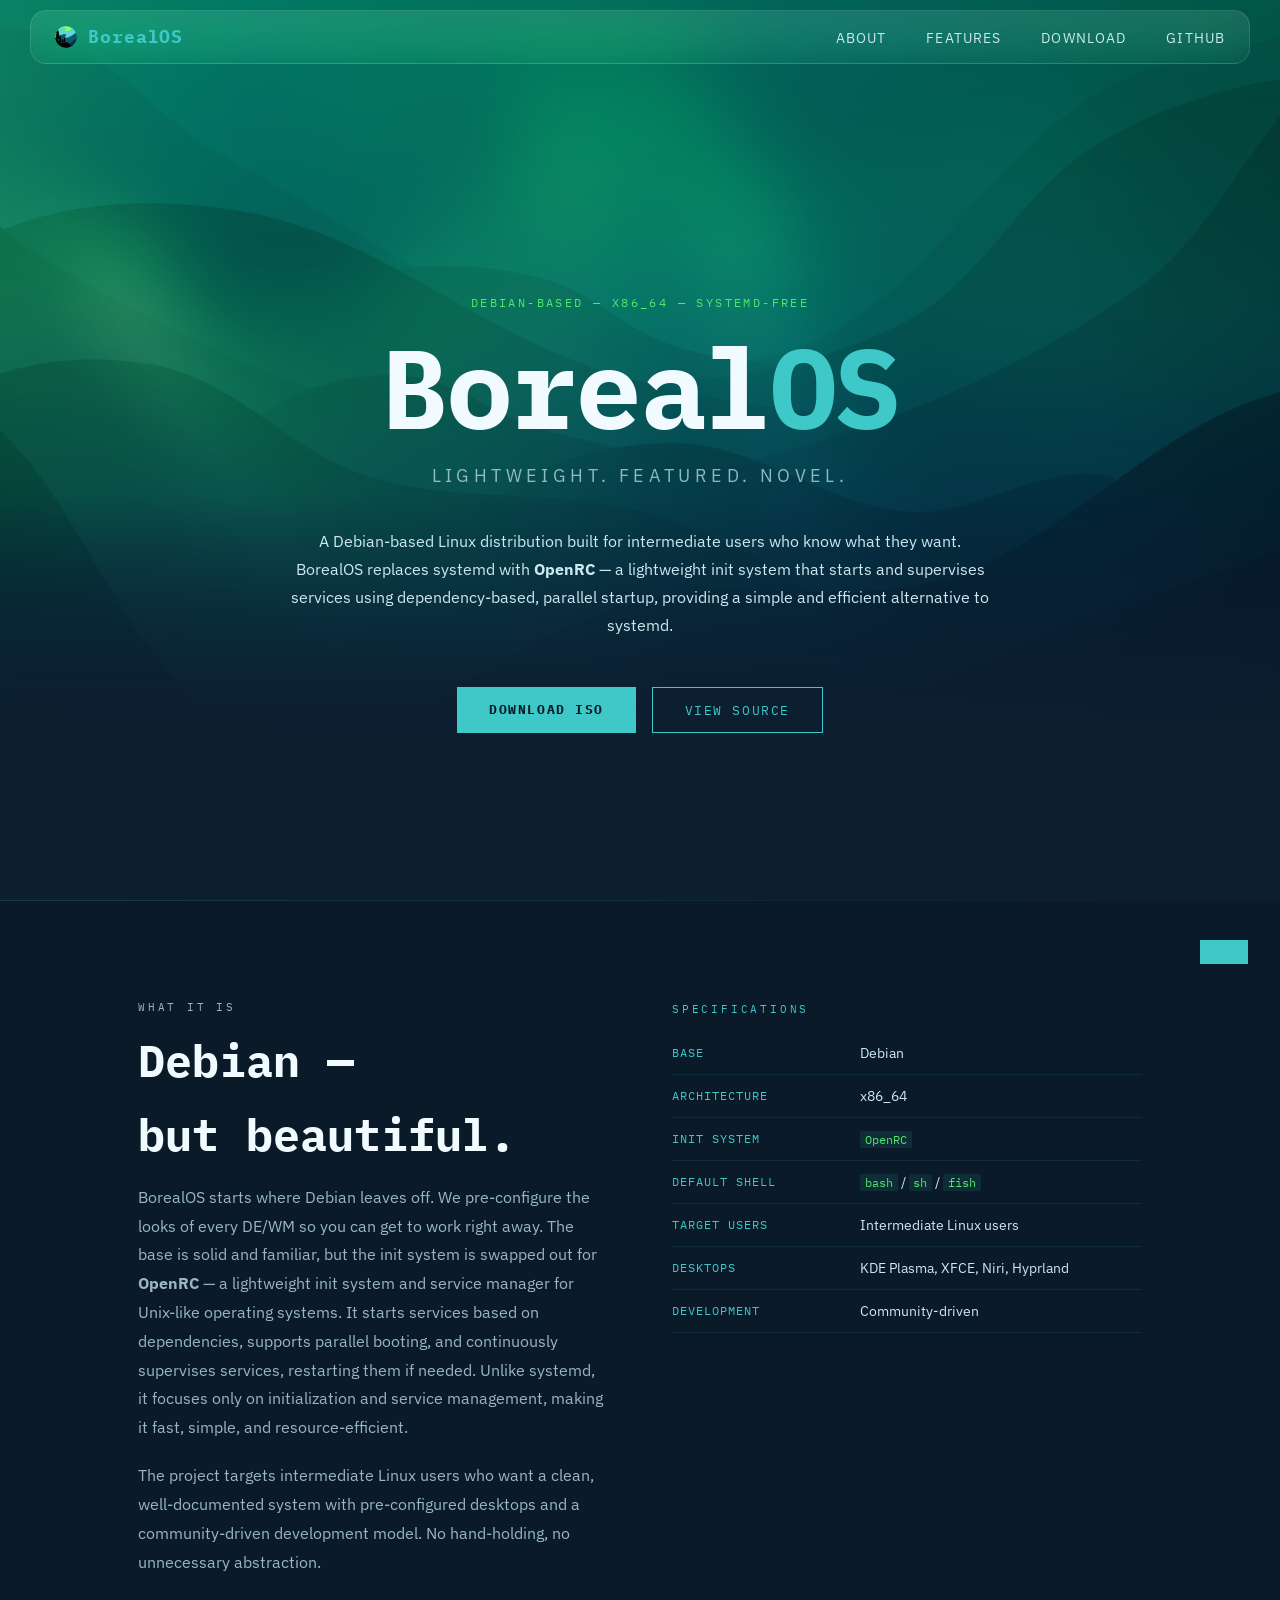
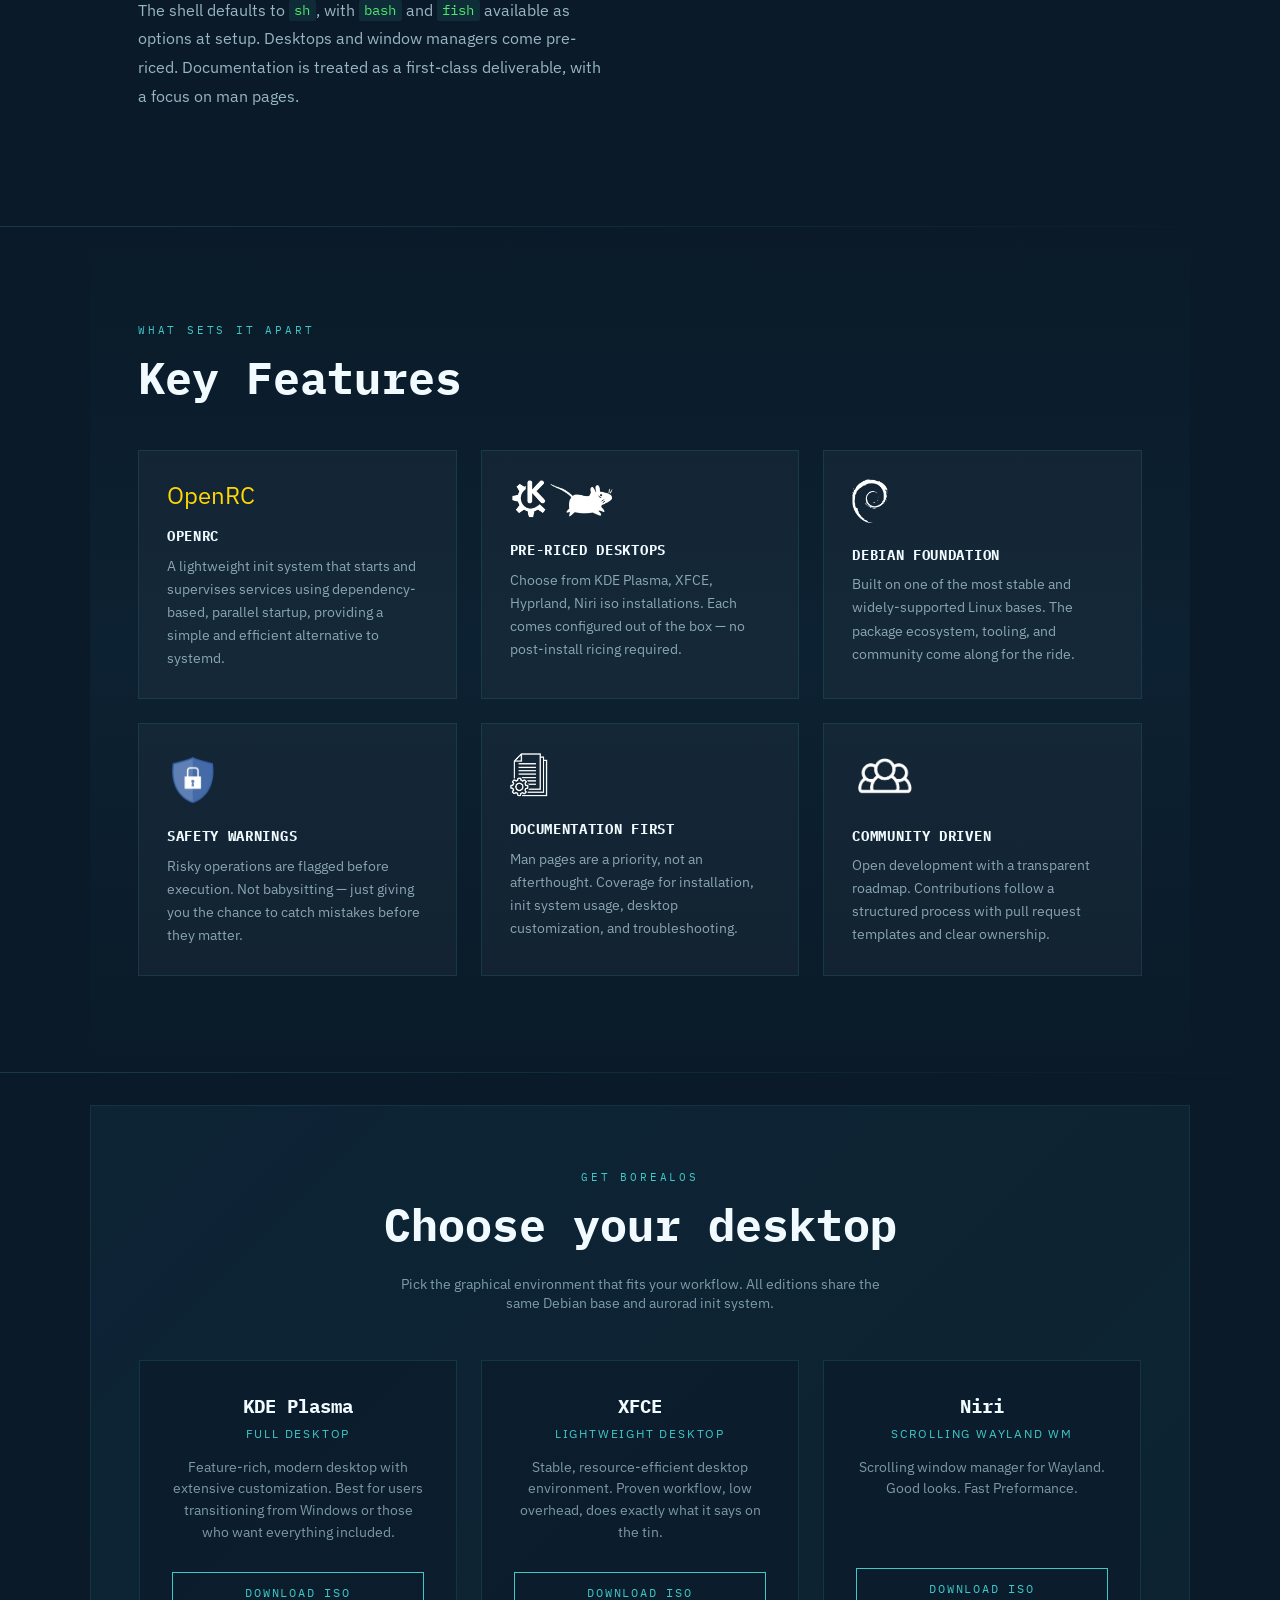
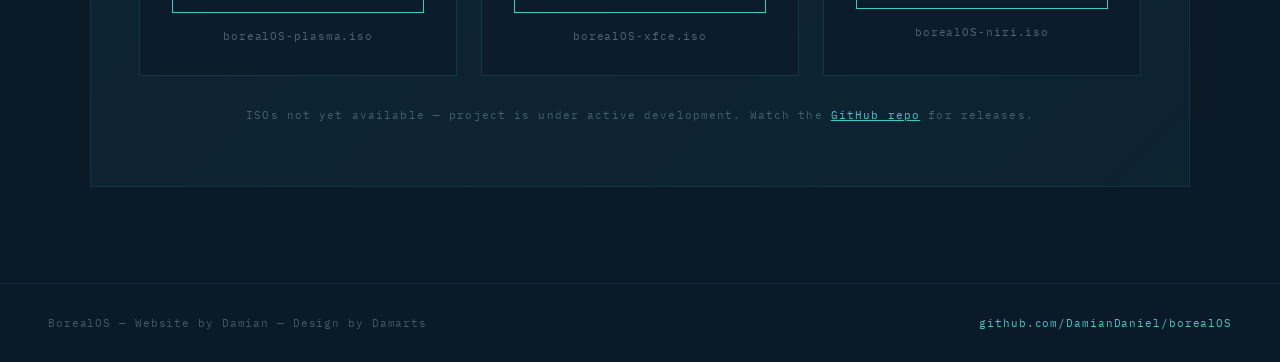
==== index.html @ e38581de "set up for gh pages" ====
<!DOCTYPE html>
<html lang="en">
<head>
<meta charset="UTF-8">
<meta name="viewport" content="width=device-width, initial-scale=1.0">
<title>BorealOS — Lightweight. Featured. Novel.</title>
<link rel="preconnect" href="https://fonts.googleapis.com">
<link href="https://fonts.googleapis.com/css2?family=IBM+Plex+Sans:wght@400;600;700&family=IBM+Plex+Mono:wght@400;700&display=swap" rel="stylesheet">
<link rel="icon" href="img/boreal.svg" type="image/svg+xml">
<link rel="alternate icon" href="img/boreal.png" type="image/png">
<link rel="icon" href="img/boreal.ico">
<link rel="apple-touch-icon" href="img/boreal.png">
<meta name="theme-color" content="#4ee86a">

<style>
  :root {
    --green: #4ee86a;
    --teal: #3ec8c8;
    --sky: #5bbfcf;
    --mid: #2a7a9a;
    --deep: #1a4a6a;
    --darker: #0e2a3e;
    --darkest: #0a1a28;
    --forest: #0d1e2e;
    --text: #cce8f0;
    --white: #f0faff;
  }

  *, *::before, *::after { box-sizing: border-box; margin: 0; padding: 0; }

  html { scroll-behavior: smooth; }

  body {
    background: var(--darkest);
    color: var(--text);
    font-family: 'IBM Plex Sans', sans-serif;
    overflow-x: hidden;
  }

nav {
  position: fixed;

  top: 10px;
  left: 30px;
  right: 30px;  

  z-index: 100;

  display: flex;
  justify-content: space-between;
  align-items: center;

  padding: 0.9rem 1.5rem;

  background:
    linear-gradient(
      180deg,
      rgba(255,255,255,0.10),
      rgba(255,255,255,0.03)
    );

  backdrop-filter: blur(22px) saturate(180%);
  -webkit-backdrop-filter: blur(22px) saturate(180%);

  border: 1px solid rgba(255,255,255,0.12);

  border-radius: 16px;

  box-shadow: none;
}

.nav-links a:hover {
  color: var(--white);
  text-shadow: 0 0 12px rgba(62,200,200,0.6);
}

.nav-logo {
  color: rgba(240,250,255,0.95);
}

  .link {
    color: var(--green)
  }

  .nav-logo {
    display: flex;
    align-items: center;
    gap: 0.7rem;
    font-family: 'IBM Plex Mono', monospace;
    font-size: 1.1rem;
    font-weight: 700;
    color: var(--teal);
    letter-spacing: 0.05em;
    text-decoration: none;
  }

  .nav-logo-svg {
    width: 22px;
    height: 22px;
    flex-shrink: 0;
  }

  .nav-links {
    display: flex;
    gap: 2.5rem;
    list-style: none;
  }

  .nav-links a {
    color: var(--text);
    text-decoration: none;
    font-size: 0.875rem;
    letter-spacing: 0.08em;
    text-transform: uppercase;
    transition: color 0.2s;
  }

  .nav-links a:hover { color: var(--teal); }


  .hero {
    position: relative;
    min-height: 100vh;
    display: flex;
    align-items: center;
    overflow: hidden;
  }

  .hero-bg {
    position: absolute;
    inset: 0;


    background-image:
      linear-gradient(
      180deg,
        rgba(10, 26, 40, 0.15),
        rgba(10, 26, 40, 0.45)
      ),
      url("img/backgrnd.png");

    background-size: cover;
    background-position: center;
    background-repeat: no-repeat;
  }

  .aurora {
    position: absolute;
    top: 0; left: 0; right: 0;
    height: 45%;
    background:
      radial-gradient(ellipse 80% 60% at 20% 10%, rgba(78, 232, 106, 0.45) 0%, transparent 60%),
      radial-gradient(ellipse 60% 50% at 70% 5%, rgba(62, 200, 200, 0.35) 0%, transparent 55%);
    animation: aurora-shift 8s ease-in-out infinite alternate;
  }

  @keyframes aurora-shift {
    from { transform: translateX(0) scaleX(1); opacity: 0.8; }
    to   { transform: translateX(3%) scaleX(1.04); opacity: 1; }
  }

  .treeline {
    position: absolute;
    bottom: 0; left: 0; right: 0;
    height: 45%;
    background:
      linear-gradient(180deg, transparent 0%, var(--forest) 60%);
  }

  .tree {
    position: absolute;
    bottom: 0;
    width: 0;
    height: 0;
    border-left: solid transparent;
    border-right: solid transparent;
    border-bottom: solid var(--darkest);
    opacity: 0.9;
  }

.hero-content {
  position: relative;
  z-index: 10;

  width: 100%;
  max-width: 900px;

  margin: 0 auto;

  padding: 8rem 3rem 0;

  display: flex;
  flex-direction: column;
  align-items: center;

  text-align: center;
}

  .hero-eyebrow {
    font-family: 'IBM Plex Mono', monospace;
    font-size: 0.75rem;
    letter-spacing: 0.2em;
    text-transform: uppercase;
    color: var(--green);
    margin-bottom: 1.5rem;
    opacity: 0;
    animation: fade-up 0.8s 0.2s forwards;
  }

  .hero-title {
    font-family: 'IBM Plex Mono', monospace;
    font-size: clamp(3.5rem, 9vw, 7rem);
    font-weight: 700;
    line-height: 0.95;
    color: var(--white);
    letter-spacing: -0.02em;
    margin-bottom: 1.5rem;
    opacity: 0;
    animation: fade-up 0.8s 0.4s forwards;
  }

  .hero-title span { color: var(--teal); }

  .hero-tagline {
    font-size: 1.1rem;
    color: rgba(200, 235, 245, 0.7);
    letter-spacing: 0.25em;
    text-transform: uppercase;
    margin-bottom: 2.5rem;
    opacity: 0;
    animation: fade-up 0.8s 0.6s forwards;
  }
.hero-desc {
  font-size: 1rem;
  line-height: 1.75;
  color: var(--text);

  max-width: 700px;

  margin-bottom: 3rem;

  opacity: 0;
  animation: fade-up 0.8s 0.8s forwards;
}

  .hero-ctas {
    display: flex;
    gap: 1rem;
    opacity: 0;
    animation: fade-up 0.8s 1s forwards;
  }

  .btn {
    display: inline-block;
    padding: 0.85rem 2rem;
    font-family: 'IBM Plex Mono', monospace;
    font-size: 0.8rem;
    letter-spacing: 0.12em;
    text-transform: uppercase;
    text-decoration: none;
    border: none;
    cursor: pointer;
    transition: all 0.2s;
  }

  .btn-primary {
    background: var(--teal);
    color: var(--darkest);
    font-weight: 700;
  }

  .btn-primary:hover { background: var(--green); transform: translateY(-2px); }

  .btn-outline {
    background: transparent;
    color: var(--teal);
    border: 1px solid var(--teal);
  }

  .btn-outline:hover { background: rgba(62, 200, 200, 0.1); transform: translateY(-2px); }

  @keyframes fade-up {
    from { opacity: 0; transform: translateY(24px); }
    to   { opacity: 1; transform: translateY(0); }
  }

  /* SECTIONS */
  section {
    padding: 6rem 3rem;
    max-width: 1100px;
    margin: 0 auto;
  }

  .section-label {
    font-family: 'IBM Plex Mono', monospace;
    font-size: 0.7rem;
    letter-spacing: 0.25em;
    text-transform: uppercase;
    color: var(--teal);
    margin-bottom: 1rem;
  }

  h2 {
    font-family: 'IBM Plex Mono', monospace;
    font-size: clamp(1.8rem, 4vw, 2.8rem);
    color: var(--white);
    margin-bottom: 1.5rem;
    line-height: 1.1;
  }

  .section-divider {
    width: 100%;
    height: 1px;
    background: linear-gradient(90deg, var(--teal), transparent);
    opacity: 0.2;
    margin: 0;
  }

  /* ABOUT */
  .about-grid {
    display: grid;
    grid-template-columns: 1fr 1fr;
    gap: 4rem;
    align-items: start;
  }

  .about-text p {
    line-height: 1.8;
    color: rgba(200, 235, 245, 0.75);
    margin-bottom: 1.2rem;
  }

  .spec-table {
    width: 100%;
    border-collapse: collapse;
  }

  .spec-table tr {
    border-bottom: 1px solid rgba(62, 200, 200, 0.1);
  }

  .spec-table td {
    padding: 0.75rem 0;
    font-size: 0.875rem;
  }

  .spec-table td:first-child {
    color: var(--teal);
    font-family: 'IBM Plex Mono', monospace;
    font-size: 0.75rem;
    letter-spacing: 0.08em;
    text-transform: uppercase;
    width: 40%;
  }

  .spec-table td:last-child { color: var(--text); }

  code {
    font-family: 'IBM Plex Mono', monospace;
    background: rgba(62, 200, 200, 0.1);
    padding: 0.1em 0.4em;
    border-radius: 2px;
    font-size: 0.85em;
    color: var(--green);
  }

  /* FEATURES */
  .features-bg {
    background: linear-gradient(180deg, transparent, rgba(26, 74, 106, 0.15), transparent);
  }

  .features-grid {
    display: grid;
    grid-template-columns: repeat(3, 1fr);
    gap: 1.5rem;
    margin-top: 3rem;
  }

  .feature-card {
    background: rgba(255,255,255,0.03);
    border: 1px solid rgba(62, 200, 200, 0.12);
    padding: 1.75rem;
    transition: border-color 0.2s, background 0.2s;
  }

  .feature-card:hover {
    border-color: rgba(62, 200, 200, 0.35);
    background: rgba(62, 200, 200, 0.05);
  }

  .feature-icon {
    font-size: 1.5rem;
    margin-bottom: 1rem;
  }

  .feature-card h3 {
    font-family: 'IBM Plex Mono', monospace;
    font-size: 0.85rem;
    color: var(--white);
    margin-bottom: 0.6rem;
    letter-spacing: 0.05em;
    text-transform: uppercase;
  }

  .feature-card p {
    font-size: 0.875rem;
    line-height: 1.65;
    color: rgba(200, 235, 245, 0.65);
  }

  /* DOWNLOAD */
  .download-section {
    background: linear-gradient(135deg, rgba(26, 74, 106, 0.2) 0%, rgba(62, 200, 200, 0.05) 100%);
    border: 1px solid rgba(62, 200, 200, 0.1);
    padding: 4rem 3rem;
    max-width: 1100px;
    margin: 0 auto 6rem;
  }

  .download-header {
    text-align: center;
    margin-bottom: 3rem;
  }

  .download-options {
    display: grid;
    grid-template-columns: repeat(3, 1fr);
    gap: 1.5rem;
  }

  .iso-card {
    background: rgba(10, 26, 40, 0.6);
    border: 1px solid rgba(62, 200, 200, 0.15);
    padding: 2rem;
    text-align: center;
    cursor: pointer;
    transition: all 0.25s;
    position: relative;
    overflow: hidden;
  }

  .iso-card::before {
    content: '';
    position: absolute;
    inset: 0;
    background: linear-gradient(135deg, rgba(62, 200, 200, 0.05), transparent);
    opacity: 0;
    transition: opacity 0.25s;
  }

  .iso-card:hover { border-color: var(--teal); transform: translateY(-4px); }
  .iso-card:hover::before { opacity: 1; }

  .iso-name {
    font-family: 'IBM Plex Mono', monospace;
    font-size: 1.2rem;
    font-weight: 700;
    color: var(--white);
    margin-bottom: 0.5rem;
  }

  .iso-type {
    font-size: 0.75rem;
    letter-spacing: 0.15em;
    text-transform: uppercase;
    color: var(--teal);
    margin-bottom: 1rem;
  }

  .iso-desc {
    font-size: 0.85rem;
    line-height: 1.6;
    color: rgba(200, 235, 245, 0.6);
    margin-bottom: 1.75rem;
  }

  .iso-meta {
    font-family: 'IBM Plex Mono', monospace;
    font-size: 0.7rem;
    color: rgba(200, 235, 245, 0.35);
    margin-top: 1rem;
    letter-spacing: 0.08em;
  }

  .download-btn {
    display: block;
    width: 100%;
    padding: 0.75rem;
    background: transparent;
    border: 1px solid var(--teal);
    color: var(--teal);
    font-family: 'IBM Plex Mono', monospace;
    font-size: 0.75rem;
    letter-spacing: 0.15em;
    text-transform: uppercase;
    cursor: pointer;
    transition: all 0.2s;
  }

  .download-btn:hover {
    background: var(--teal);
    color: var(--darkest);
  }

  .notice {
    text-align: center;
    margin-top: 2rem;
    font-family: 'IBM Plex Mono', monospace;
    font-size: 0.7rem;
    color: rgba(200, 235, 245, 0.3);
    letter-spacing: 0.1em;
  }

  /* FOOTER */
  footer {
    border-top: 1px solid rgba(62, 200, 200, 0.1);
    padding: 2rem 3rem;
    display: flex;
    justify-content: space-between;
    align-items: center;
  }

  footer p {
    font-family: 'IBM Plex Mono', monospace;
    font-size: 0.7rem;
    color: rgba(200, 235, 245, 0.3);
    letter-spacing: 0.08em;
  }

  footer a {
    color: var(--teal);
    text-decoration: none;
  }

  footer a:hover { color: var(--green); }

  /* TOAST */
  .toast {
    position: fixed;
    bottom: 2rem;
    right: 2rem;
    background: var(--teal);
    color: var(--darkest);
    font-family: 'IBM Plex Mono', monospace;
    font-size: 0.8rem;
    padding: 0.75rem 1.5rem;
    font-weight: 700;
    transform: translateY(6rem);
    transition: transform 0.3s;
    z-index: 200;
  }

  .toast.show { transform: translateY(0); }

  @media (max-width: 768px) {
    nav { padding: 1rem 1.5rem; }
    .nav-links { display: none; }
    .hero-content { padding: 0 1.5rem; padding-top: 7rem; }
    section { padding: 4rem 1.5rem; }
    .about-grid { grid-template-columns: 1fr; gap: 2rem; }
    .features-grid { grid-template-columns: 1fr; }
    .download-options { grid-template-columns: 1fr; }
    .download-section { padding: 3rem 1.5rem; margin: 0 1.5rem 4rem; }
    footer { flex-direction: column; gap: 1rem; text-align: center; }
  }
</style>
</head>
<body>

<nav>
  <a href="#" class="nav-logo">
    <img class="nav-logo-svg" src="img/boreal.svg" alt="BorealOS logo">
    BorealOS
  </a>
  <ul class="nav-links">
    <li><a href="#about">About</a></li>
    <li><a href="#features">Features</a></li>
    <li><a href="#download">Download</a></li>
    <li><a href="https://github.com/DamianDaniel/borealOS" target="_blank">GitHub</a></li>
  </ul>
</nav>

<div class="hero">
  <div class="hero-bg"></div>
  <div class="treeline"></div>

  <div class="hero-content">
    <p class="hero-eyebrow">Debian-based &mdash; x86_64 &mdash; systemd-free</p>
    <h1 class="hero-title">Boreal<span>OS</span></h1>
    <p class="hero-tagline">Lightweight. Featured. Novel.</p>
    <p class="hero-desc">
      A Debian-based Linux distribution built for intermediate users who know what they want.
      BorealOS replaces systemd with <strong>OpenRC</strong> &mdash; a lightweight init system that starts and supervises services using dependency-based, parallel startup, providing a simple and efficient alternative to systemd.
    </p>
    <div class="hero-ctas">
      <a href="#download" class="btn btn-primary">Download ISO</a>
      <a href="https://github.com/DamianDaniel/borealOS" target="_blank" class="btn btn-outline">View Source</a>
    </div>
  </div>
</div>

<div class="section-divider"></div>

<section id="about">
  <div class="about-grid">
    <div class="about-text">
      <p class="section-label">What it is</p>
      <h2>Debian &mdash;</h2>
      <h2>but beautiful.</h2>
      <p> 
        BorealOS starts where Debian leaves off. We pre-configure the looks of every DE/WM so you can get to work right away. The base is solid and familiar, but the init system is swapped out for <strong>OpenRC</strong> &mdash; a lightweight init system and service manager for Unix-like operating systems. It starts services based on dependencies, supports parallel booting, and continuously supervises services, restarting them if needed. Unlike systemd, it focuses only on initialization and service management, making it fast, simple, and resource-efficient.
      </p>
      <p>
        The project targets intermediate Linux users who want a clean, well-documented system with pre-configured desktops and a community-driven development model. No hand-holding, no unnecessary abstraction.
      </p>
      <p>
        The shell defaults to <code>sh</code>, with <code>bash</code> and <code>fish</code> available as options at setup. Desktops and window managers come pre-riced. Documentation is treated as a first-class deliverable, with a focus on man pages.
      </p>
    </div>
    <div style="padding-top: 1%;">
      <p class="section-label">Specifications</p>
      <table class="spec-table">
        <tr><td>Base</td><td>Debian</td></tr>
        <tr><td>Architecture</td><td>x86_64</td></tr>
        <tr><td>Init System</td><td><code>OpenRC</code></td></tr>
        <tr><td>Default Shell</td><td><code>bash</code> / <code>sh</code> / <code>fish</code></td></tr>
        <tr><td>Target Users</td><td>Intermediate Linux users</td></tr>
        <tr><td>Desktops</td><td>KDE Plasma, XFCE, Niri, Hyprland</td></tr>
        <tr><td>Development</td><td>Community-driven</td></tr>
      </table>
    </div>
  </div>
</section>

<div class="section-divider"></div>

<section id="features" class="features-bg">
  <p class="section-label">What sets it apart</p>
  <h2>Key Features</h2>
  <div class="features-grid">
    <div class="feature-card">
      <div class="feature-icon" style="color: gold;">OpenRC</div>
      <h3>OpenRC</h3>
      <p>A lightweight init system that starts and supervises services using dependency-based, parallel startup, providing a simple and efficient alternative to systemd.</p>
    </div>
    <div class="feature-card">
      <div class="feature-icon"><img width="15%" src="img/kde-logo.png"><img width="25%" src="img/xfce-logo.png"></div>
      <h3>Pre-riced Desktops</h3>
      <p>Choose from KDE Plasma, XFCE, Hyprland, Niri iso installations. Each comes configured out of the box &mdash; no post-install ricing required.</p>
    </div>
    <div class="feature-card">
      <div class="feature-icon"><img width="13.5%" src="img/debian.png"></div>
      <h3>Debian Foundation</h3>
      <p>Built on one of the most stable and widely-supported Linux bases. The package ecosystem, tooling, and community come along for the ride.</p>
    </div>
    <div class="feature-card">
      <div class="feature-icon"><img width="20%" src="img/security-icon.png"></div>
      <h3>Safety Warnings</h3>
      <p>Risky operations are flagged before execution. Not babysitting &mdash; just giving you the chance to catch mistakes before they matter.</p>
    </div>
    <div class="feature-card">
      <div class="feature-icon"><img width="15%" src="img/docu-icon.png""></div>
      <h3>Documentation First</h3>
      <p>Man pages are a priority, not an afterthought. Coverage for installation, init system usage, desktop customization, and troubleshooting.</p>
    </div>
    <div class="feature-card">
      <div class="feature-icon"><img width="25%" src="img/community-icon.png"></div>
      <h3>Community Driven</h3>
      <p>Open development with a transparent roadmap. Contributions follow a structured process with pull request templates and clear ownership.</p>
    </div>
  </div>
</section>

<div class="section-divider"></div>

<div id="download" style="padding-top: 2rem;">
  <div class="download-section">
    <div class="download-header">
      <p class="section-label">Get BorealOS</p>
      <h2>Choose your desktop</h2>
      <p style="color: rgba(200,235,245,0.6); font-size: 0.9rem; max-width: 500px; margin: 0 auto;">Pick the graphical environment that fits your workflow. All editions share the same Debian base and aurorad init system.</p>
    </div>
    <div class="download-options">
      <div class="iso-card">
        <div class="iso-name">KDE Plasma</div>
        <div class="iso-type">Full Desktop</div>
        <p class="iso-desc">Feature-rich, modern desktop with extensive customization. Best for users transitioning from Windows or those who want everything included.</p>
        <button class="download-btn" onclick="triggerDownload('kde')">Download ISO</button>
        <p class="iso-meta">borealOS-plasma.iso</p>
      </div>
      <div class="iso-card">
        <div class="iso-name">XFCE</div>
        <div class="iso-type">Lightweight Desktop</div>
        <p class="iso-desc">Stable, resource-efficient desktop environment. Proven workflow, low overhead, does exactly what it says on the tin.</p>
        <button class="download-btn" onclick="triggerDownload('xfce')">Download ISO</button>
        <p class="iso-meta">borealOS-xfce.iso</p>
      </div>
      <div class="iso-card">
        <div class="iso-name">Niri</div>
        <div class="iso-type">Scrolling Wayland WM</div>
        <p class="iso-desc">Scrolling window manager for Wayland. Good looks. Fast Preformance.</p><br><br>
        <button class="download-btn" onclick="triggerDownload('niri')">Download ISO</button>
        <p class="iso-meta">borealOS-niri.iso</p>
      </div>
    </div>
    <p class="notice">ISOs not yet available &mdash; project is under active development. Watch the <a href="https://github.com/DamianDaniel/borealOS" target="_blank" style="color: var(--teal);">GitHub repo</a> for releases.</p>
  </div>
</div>

<footer>
  <p>BorealOS &mdash; Website by Damian &mdash; Design by Damarts</p>
  <p><a href="https://github.com/DamianDaniel/borealOS" target="_blank">github.com/DamianDaniel/borealOS</a></p>
</footer>

<div class="toast" id="toast"></div>

<script>
  const isoMap = {
    kde:  { name: 'KDE Plasma', file: 'borealOS-plasma.iso' },
    xfce: { name: 'XFCE',       file: 'borealOS-xfce.iso'   },
    sway: { name: 'Sway',       file: 'borealOS-sway.iso'   },
  };

  function triggerDownload(variant) {
    const iso = isoMap[variant];
    const toast = document.getElementById('toast');
    toast.textContent = iso.name + ' — not yet released';
    toast.classList.add('show');
    setTimeout(() => toast.classList.remove('show'), 3000);
  }
</script>

</body>
</html>
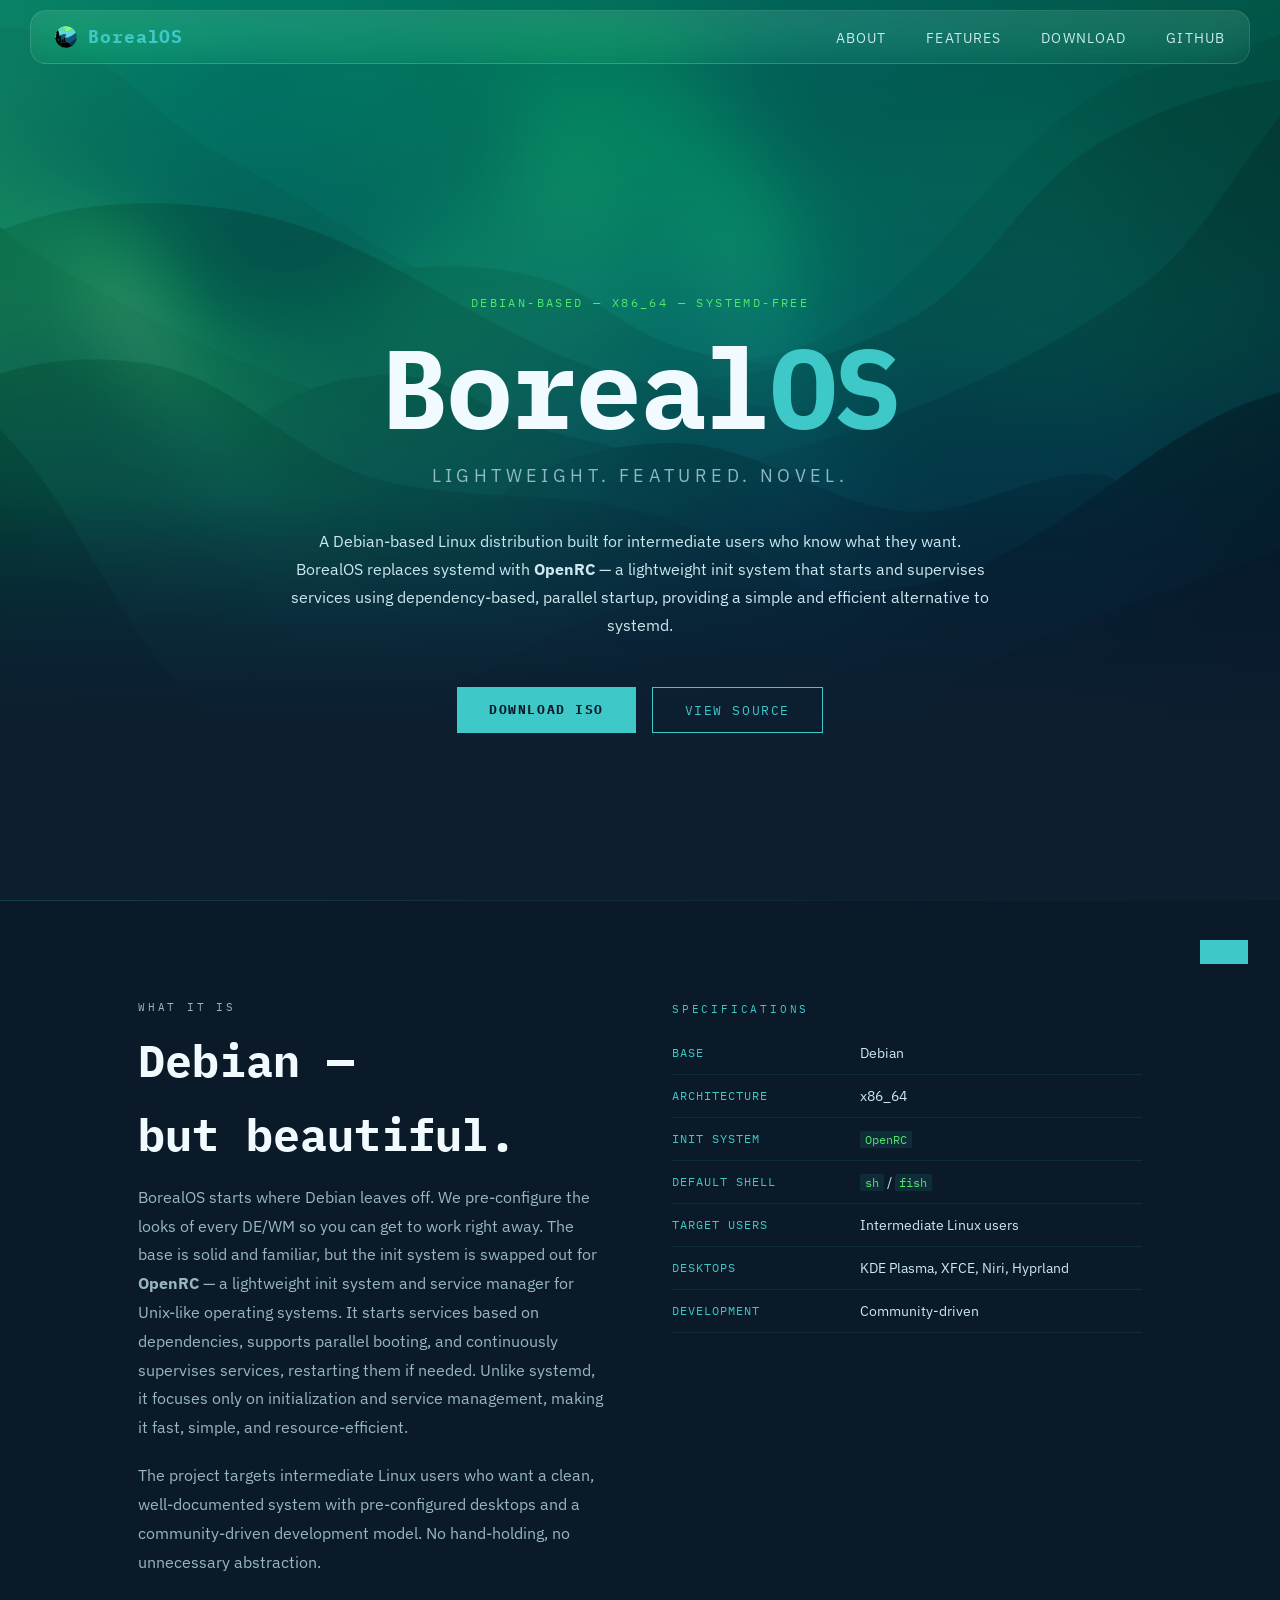
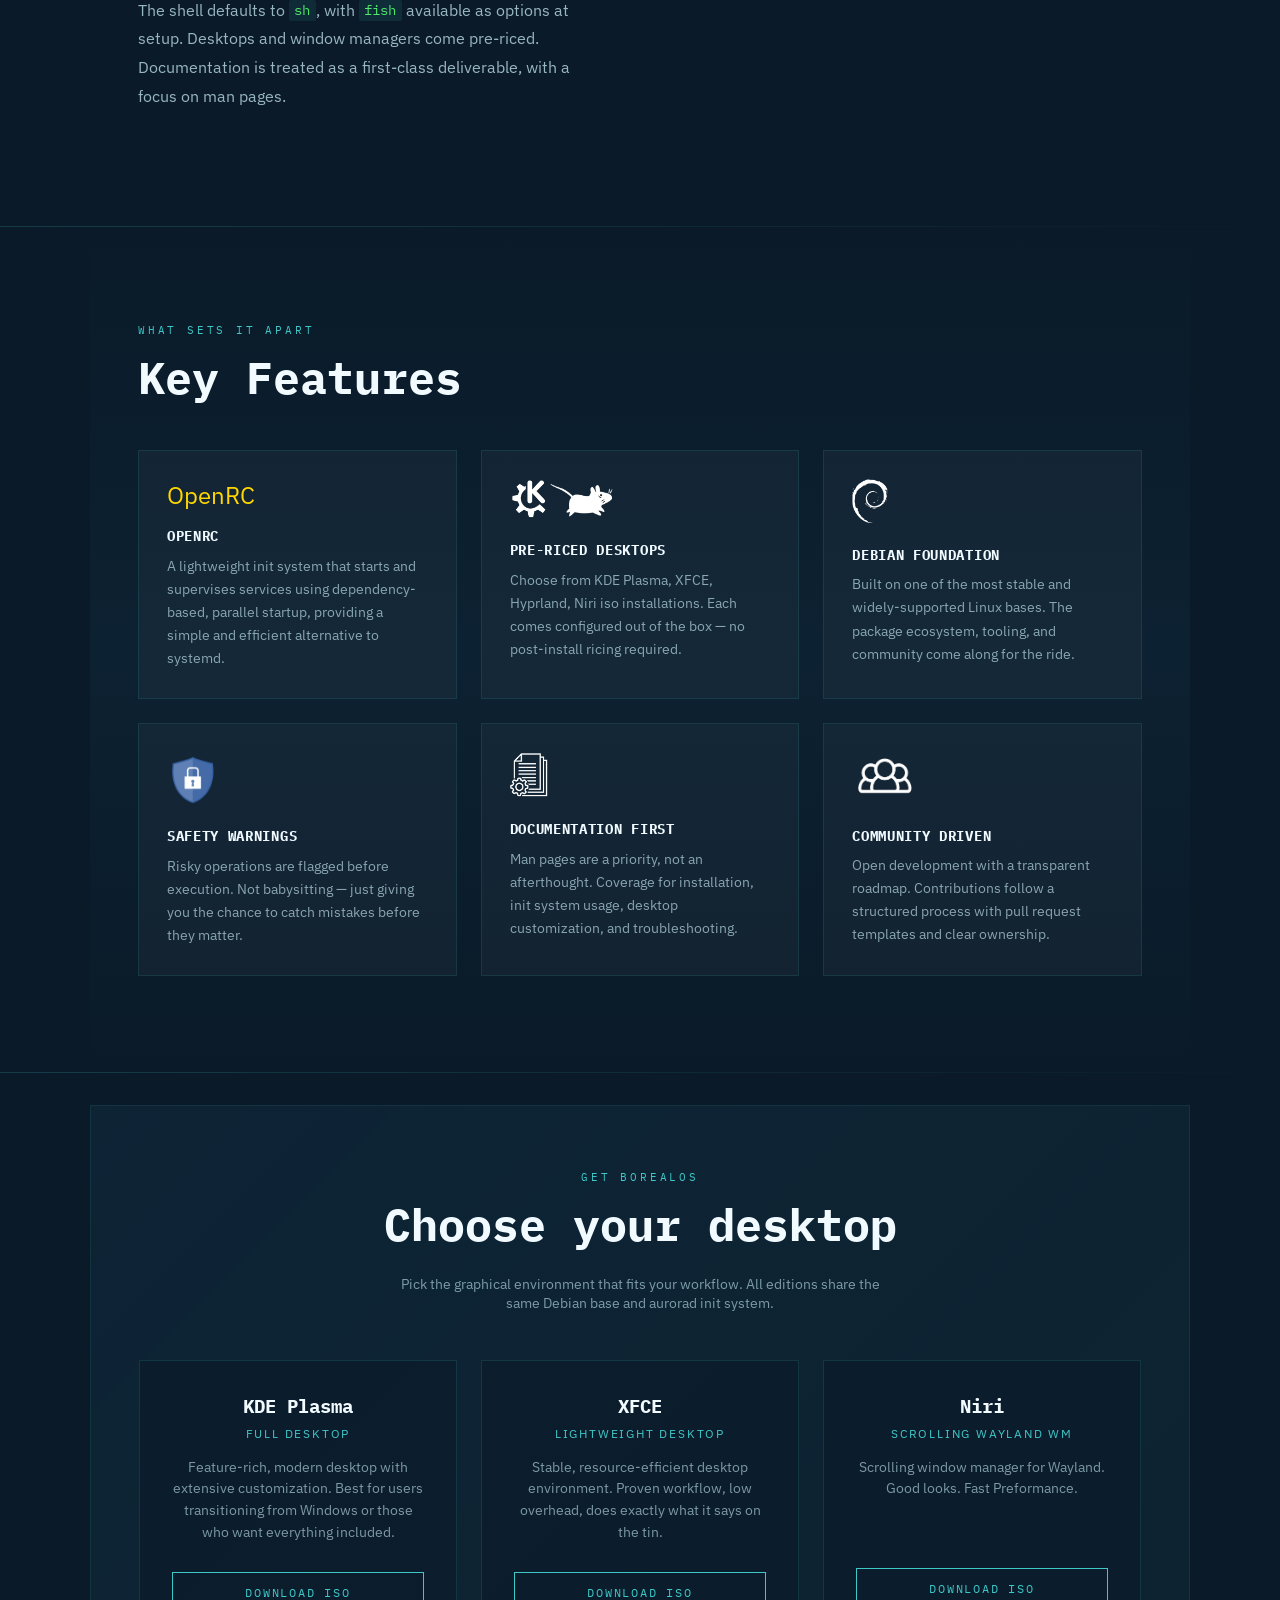
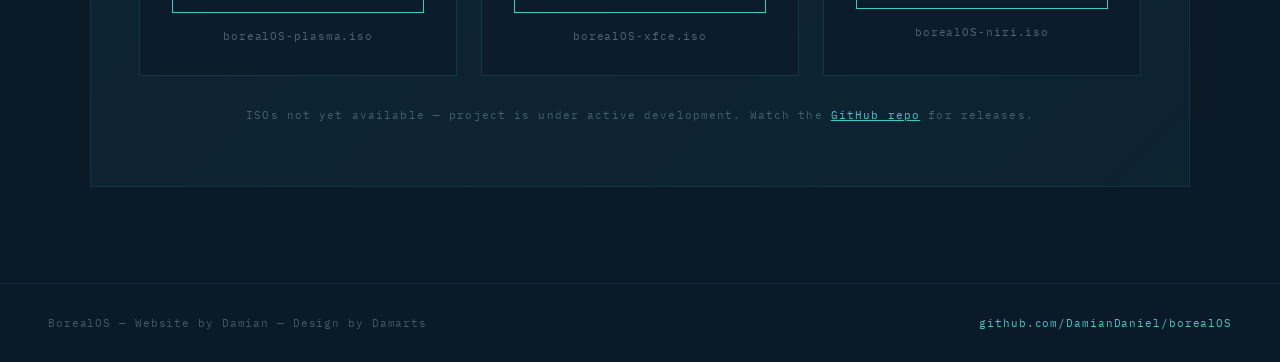
==== commit 734574e3: "Update index.html" ====
--- a/index.html
+++ b/index.html
@@ -614,7 +614,7 @@
         The project targets intermediate Linux users who want a clean, well-documented system with pre-configured desktops and a community-driven development model. No hand-holding, no unnecessary abstraction.
       </p>
       <p>
-        The shell defaults to <code>sh</code>, with <code>bash</code> and <code>fish</code> available as options at setup. Desktops and window managers come pre-riced. Documentation is treated as a first-class deliverable, with a focus on man pages.
+        The shell defaults to <code>sh</code>, with <code>fish</code> available as options at setup. Desktops and window managers come pre-riced. Documentation is treated as a first-class deliverable, with a focus on man pages.
       </p>
     </div>
     <div style="padding-top: 1%;">
@@ -623,7 +623,7 @@
         <tr><td>Base</td><td>Debian</td></tr>
         <tr><td>Architecture</td><td>x86_64</td></tr>
         <tr><td>Init System</td><td><code>OpenRC</code></td></tr>
-        <tr><td>Default Shell</td><td><code>bash</code> / <code>sh</code> / <code>fish</code></td></tr>
+        <tr><td>Default Shell</td><td><code>sh</code> / <code>fish</code></td></tr>
         <tr><td>Target Users</td><td>Intermediate Linux users</td></tr>
         <tr><td>Desktops</td><td>KDE Plasma, XFCE, Niri, Hyprland</td></tr>
         <tr><td>Development</td><td>Community-driven</td></tr>
